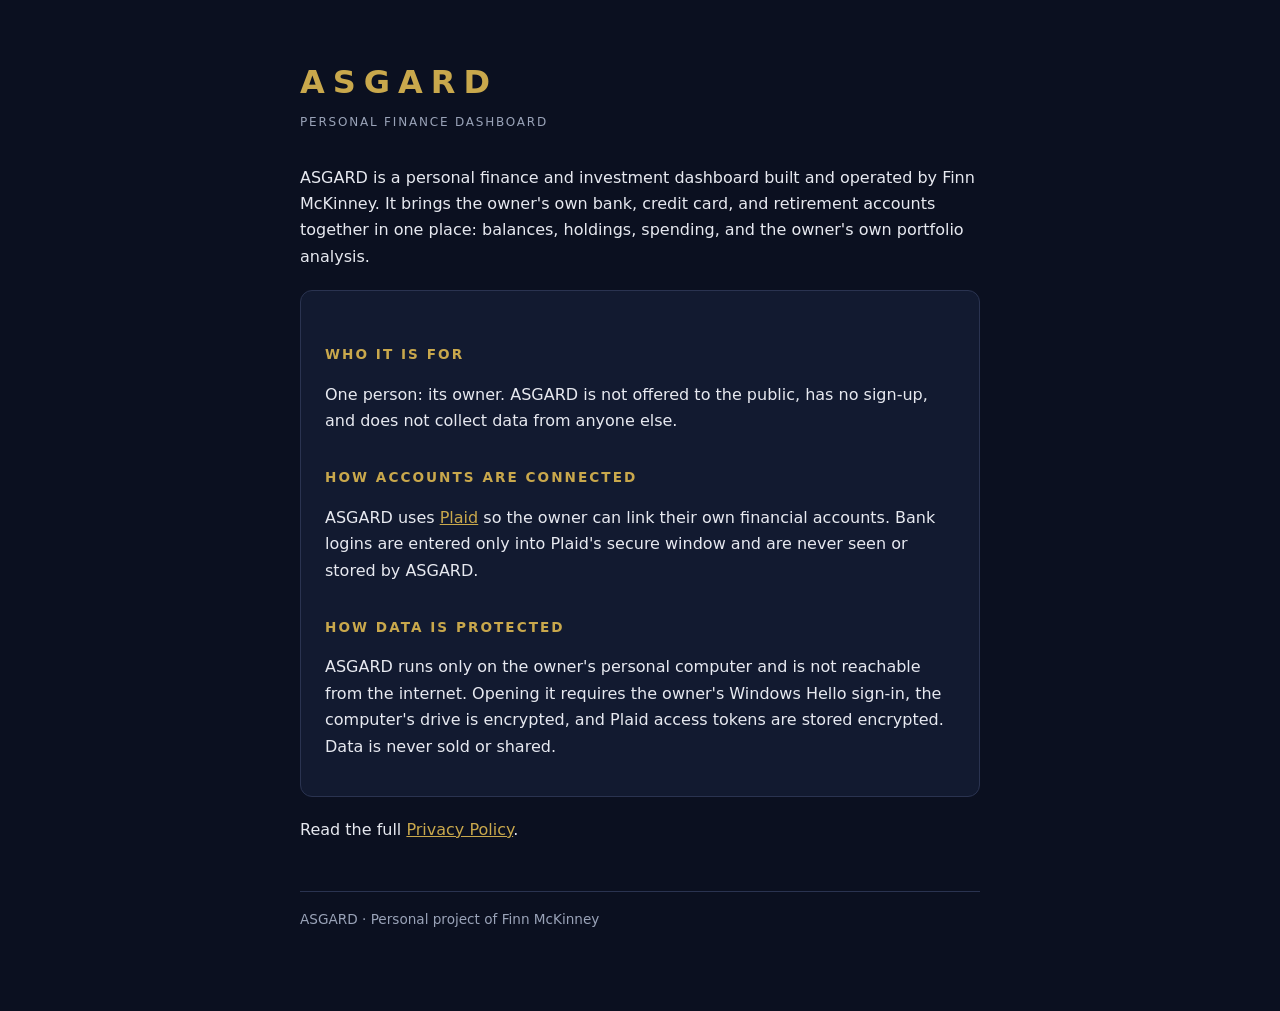
==== index.html @ 45897802 "ASGARD project page and privacy policy" ====
<!doctype html>
<html lang="en">
<head>
  <meta charset="utf-8">
  <meta name="viewport" content="width=device-width, initial-scale=1">
  <title>ASGARD — Personal Finance Dashboard</title>
  <meta name="description" content="ASGARD is a private, single-person personal finance dashboard built and used by Finn McKinney.">
  <link rel="stylesheet" href="style.css">
</head>
<body>
<main>
  <h1>ASGARD</h1>
  <div class="tag">Personal finance dashboard</div>

  <p>ASGARD is a personal finance and investment dashboard built and operated by Finn McKinney.
  It brings the owner's own bank, credit card, and retirement accounts together in one place:
  balances, holdings, spending, and the owner's own portfolio analysis.</p>

  <div class="card">
    <h2>Who it is for</h2>
    <p>One person: its owner. ASGARD is not offered to the public, has no sign-up, and does not
    collect data from anyone else.</p>

    <h2>How accounts are connected</h2>
    <p>ASGARD uses <a href="https://plaid.com">Plaid</a> so the owner can link their own financial
    accounts. Bank logins are entered only into Plaid's secure window and are never seen or stored
    by ASGARD.</p>

    <h2>How data is protected</h2>
    <p>ASGARD runs only on the owner's personal computer and is not reachable from the internet.
    Opening it requires the owner's Windows Hello sign-in, the computer's drive is encrypted, and
    Plaid access tokens are stored encrypted. Data is never sold or shared.</p>
  </div>

  <p>Read the full <a href="privacy.html">Privacy Policy</a>.</p>

  <footer>ASGARD · Personal project of Finn McKinney</footer>
</main>
</body>
</html>
---- style.css ----
:root { --bg: #0b1020; --panel: #121a30; --text: #e7e9f0; --muted: #9aa3b8; --gold: #c9a84c; --border: #2a3350; }
* { box-sizing: border-box; }
body { margin: 0; background: var(--bg); color: var(--text); font: 16px/1.65 system-ui, -apple-system, "Segoe UI", Roboto, sans-serif; }
main { max-width: 720px; margin: 0 auto; padding: 56px 20px 80px; }
h1 { font-size: 2rem; letter-spacing: .25em; color: var(--gold); margin: 0 0 4px; }
.tag { color: var(--muted); text-transform: uppercase; letter-spacing: .15em; font-size: .75rem; margin-bottom: 32px; }
h2 { font-size: .85rem; text-transform: uppercase; letter-spacing: .15em; color: var(--gold); margin: 32px 0 8px; }
p, li { color: var(--text); }
.card { background: var(--panel); border: 1px solid var(--border); border-radius: 12px; padding: 20px 24px; margin: 20px 0; }
a { color: var(--gold); }
footer { margin-top: 48px; color: var(--muted); font-size: .85rem; border-top: 1px solid var(--border); padding-top: 16px; }
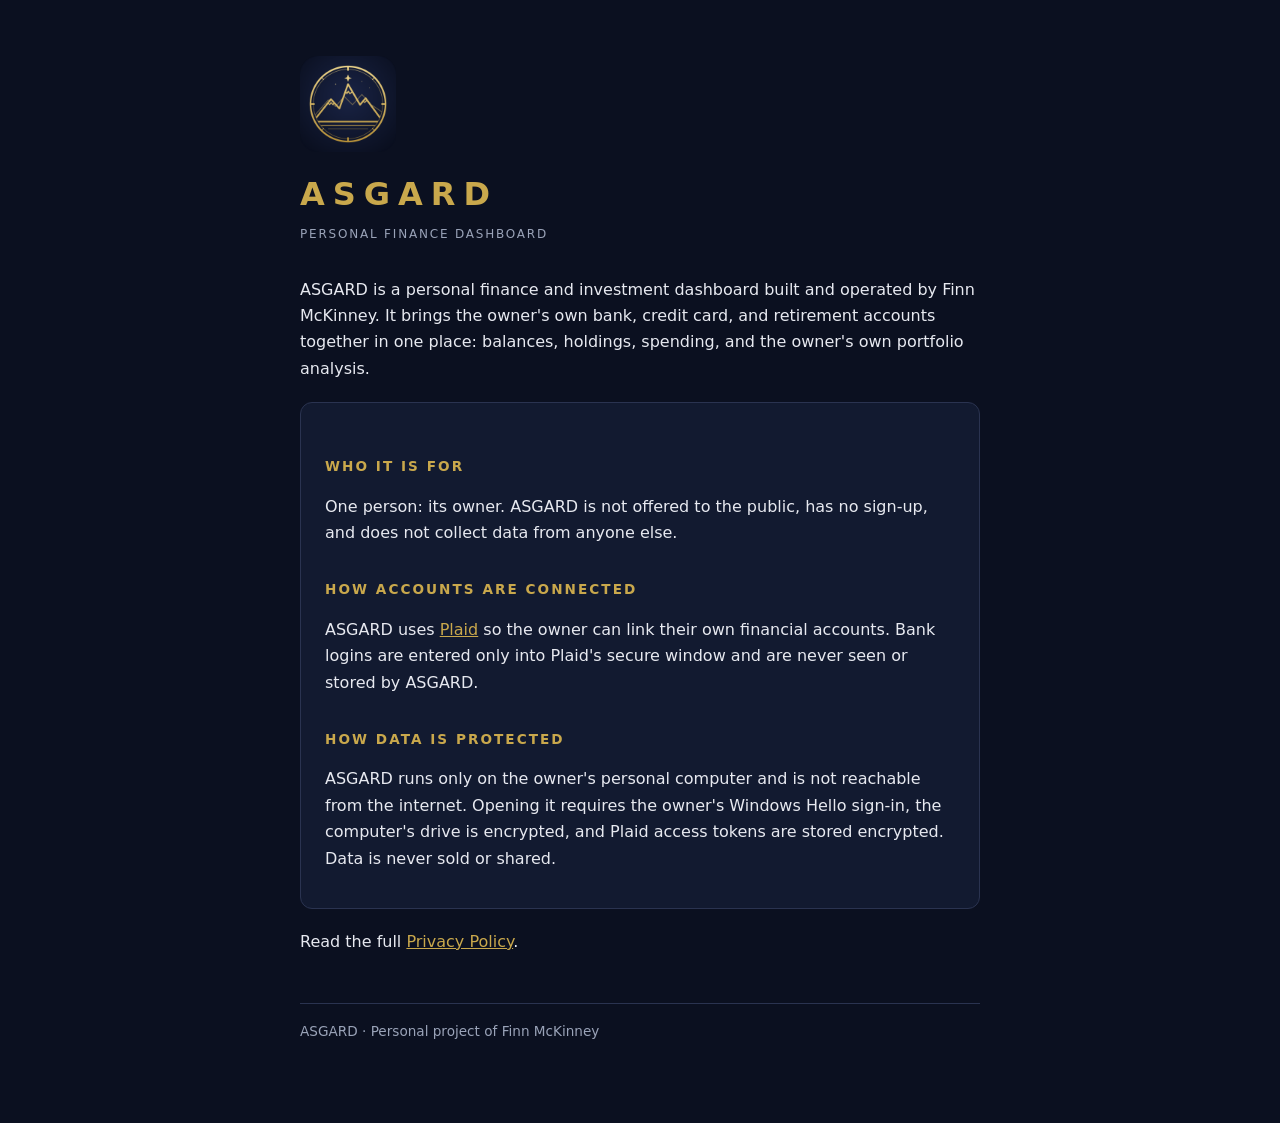
==== commit d2b37bf9: "Add ASGARD mountain logo (favicon + header)" ====
--- a/index.html
+++ b/index.html
@@ -5,10 +5,14 @@
   <meta name="viewport" content="width=device-width, initial-scale=1">
   <title>ASGARD — Personal Finance Dashboard</title>
   <meta name="description" content="ASGARD is a private, single-person personal finance dashboard built and used by Finn McKinney.">
+  <link rel="icon" type="image/svg+xml" href="assets/asgard-logo-mountains.svg">
+  <link rel="icon" type="image/png" sizes="64x64" href="assets/asgard-logo-mountains-64.png">
+  <link rel="apple-touch-icon" href="assets/asgard-logo-mountains-512.png">
   <link rel="stylesheet" href="style.css">
 </head>
 <body>
 <main>
+  <img class="logo" src="assets/asgard-logo-mountains-512.png" alt="ASGARD logo" width="96" height="96">
   <h1>ASGARD</h1>
   <div class="tag">Personal finance dashboard</div>
 
--- a/style.css
+++ b/style.css
@@ -9,3 +9,4 @@
 .card { background: var(--panel); border: 1px solid var(--border); border-radius: 12px; padding: 20px 24px; margin: 20px 0; }
 a { color: var(--gold); }
 footer { margin-top: 48px; color: var(--muted); font-size: .85rem; border-top: 1px solid var(--border); padding-top: 16px; }
+.logo { display: block; width: 96px; height: 96px; margin-bottom: 16px; }
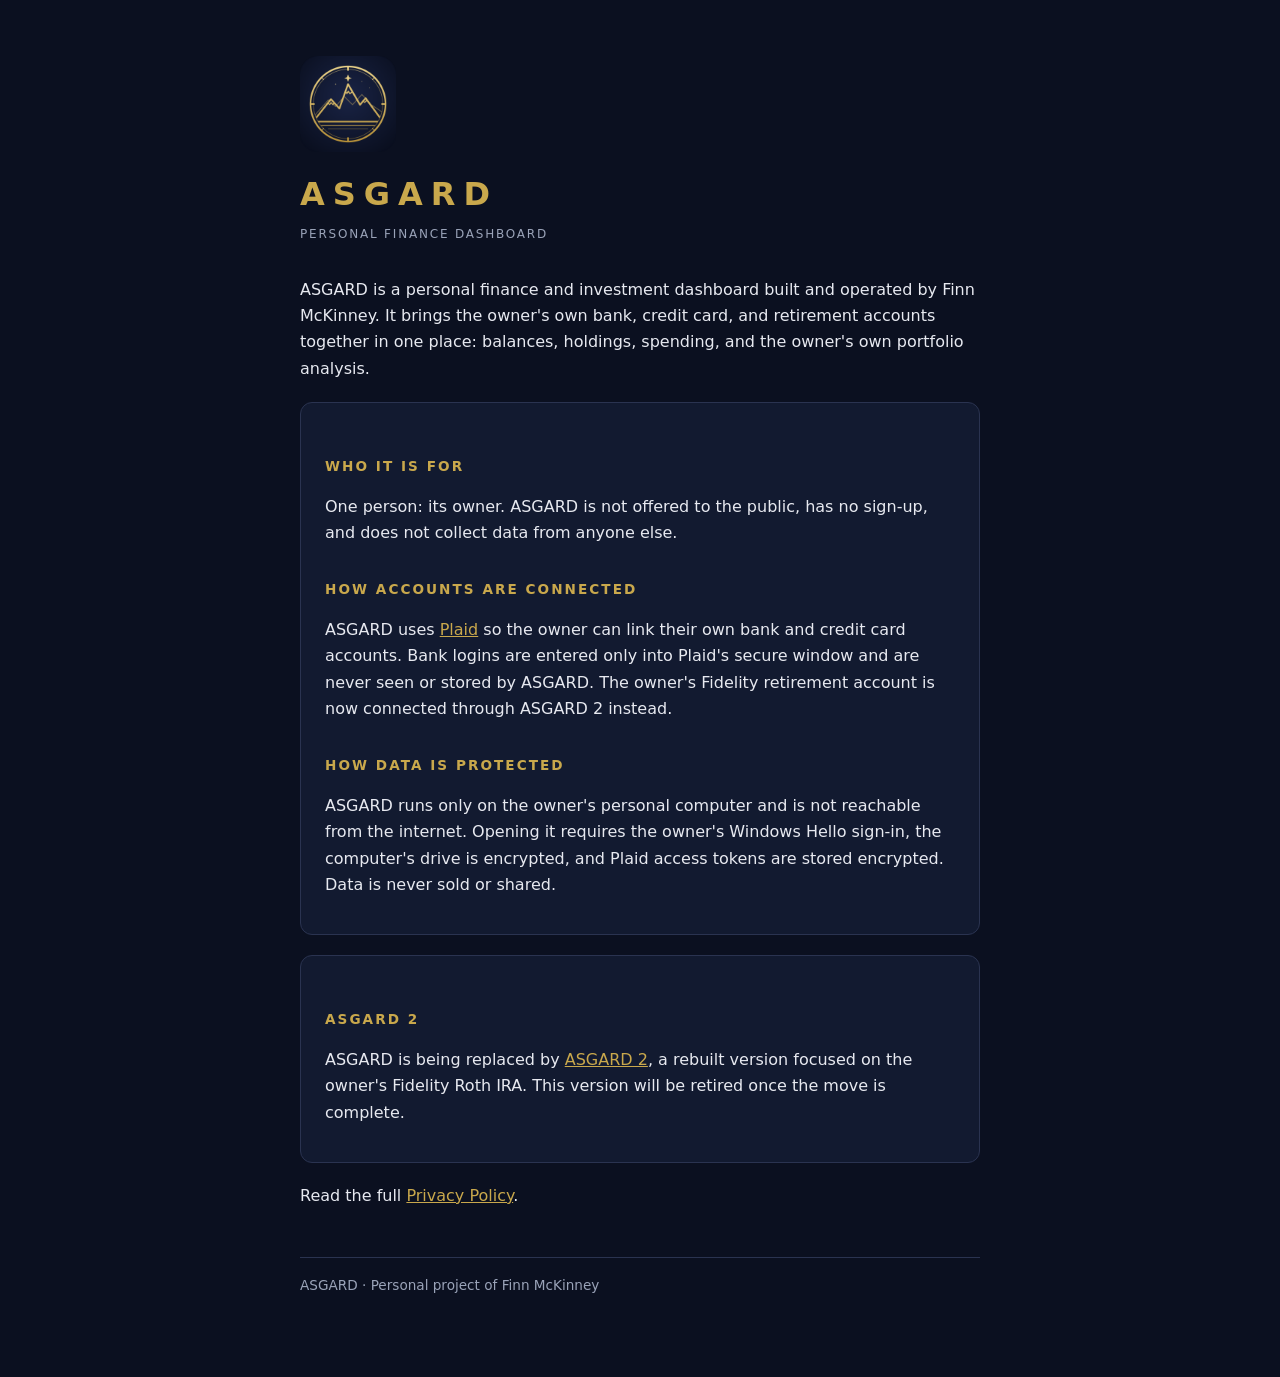
==== commit 42d7a2a7: "Add ASGARD 2 project page and privacy policy; update ASGARD policy (Discover only, services named, l" ====
--- a/index.html
+++ b/index.html
@@ -26,14 +26,20 @@
     collect data from anyone else.</p>
 
     <h2>How accounts are connected</h2>
-    <p>ASGARD uses <a href="https://plaid.com">Plaid</a> so the owner can link their own financial
-    accounts. Bank logins are entered only into Plaid's secure window and are never seen or stored
-    by ASGARD.</p>
+    <p>ASGARD uses <a href="https://plaid.com">Plaid</a> so the owner can link their own bank and
+    credit card accounts. Bank logins are entered only into Plaid's secure window and are never seen or
+    stored by ASGARD. The owner's Fidelity retirement account is now connected through ASGARD 2 instead.</p>
 
     <h2>How data is protected</h2>
     <p>ASGARD runs only on the owner's personal computer and is not reachable from the internet.
     Opening it requires the owner's Windows Hello sign-in, the computer's drive is encrypted, and
     Plaid access tokens are stored encrypted. Data is never sold or shared.</p>
+  </div>
+
+  <div class="card">
+    <h2>ASGARD 2</h2>
+    <p>ASGARD is being replaced by <a href="asgard2/">ASGARD 2</a>, a rebuilt version focused on the
+    owner's Fidelity Roth IRA. This version will be retired once the move is complete.</p>
   </div>
 
   <p>Read the full <a href="privacy.html">Privacy Policy</a>.</p>
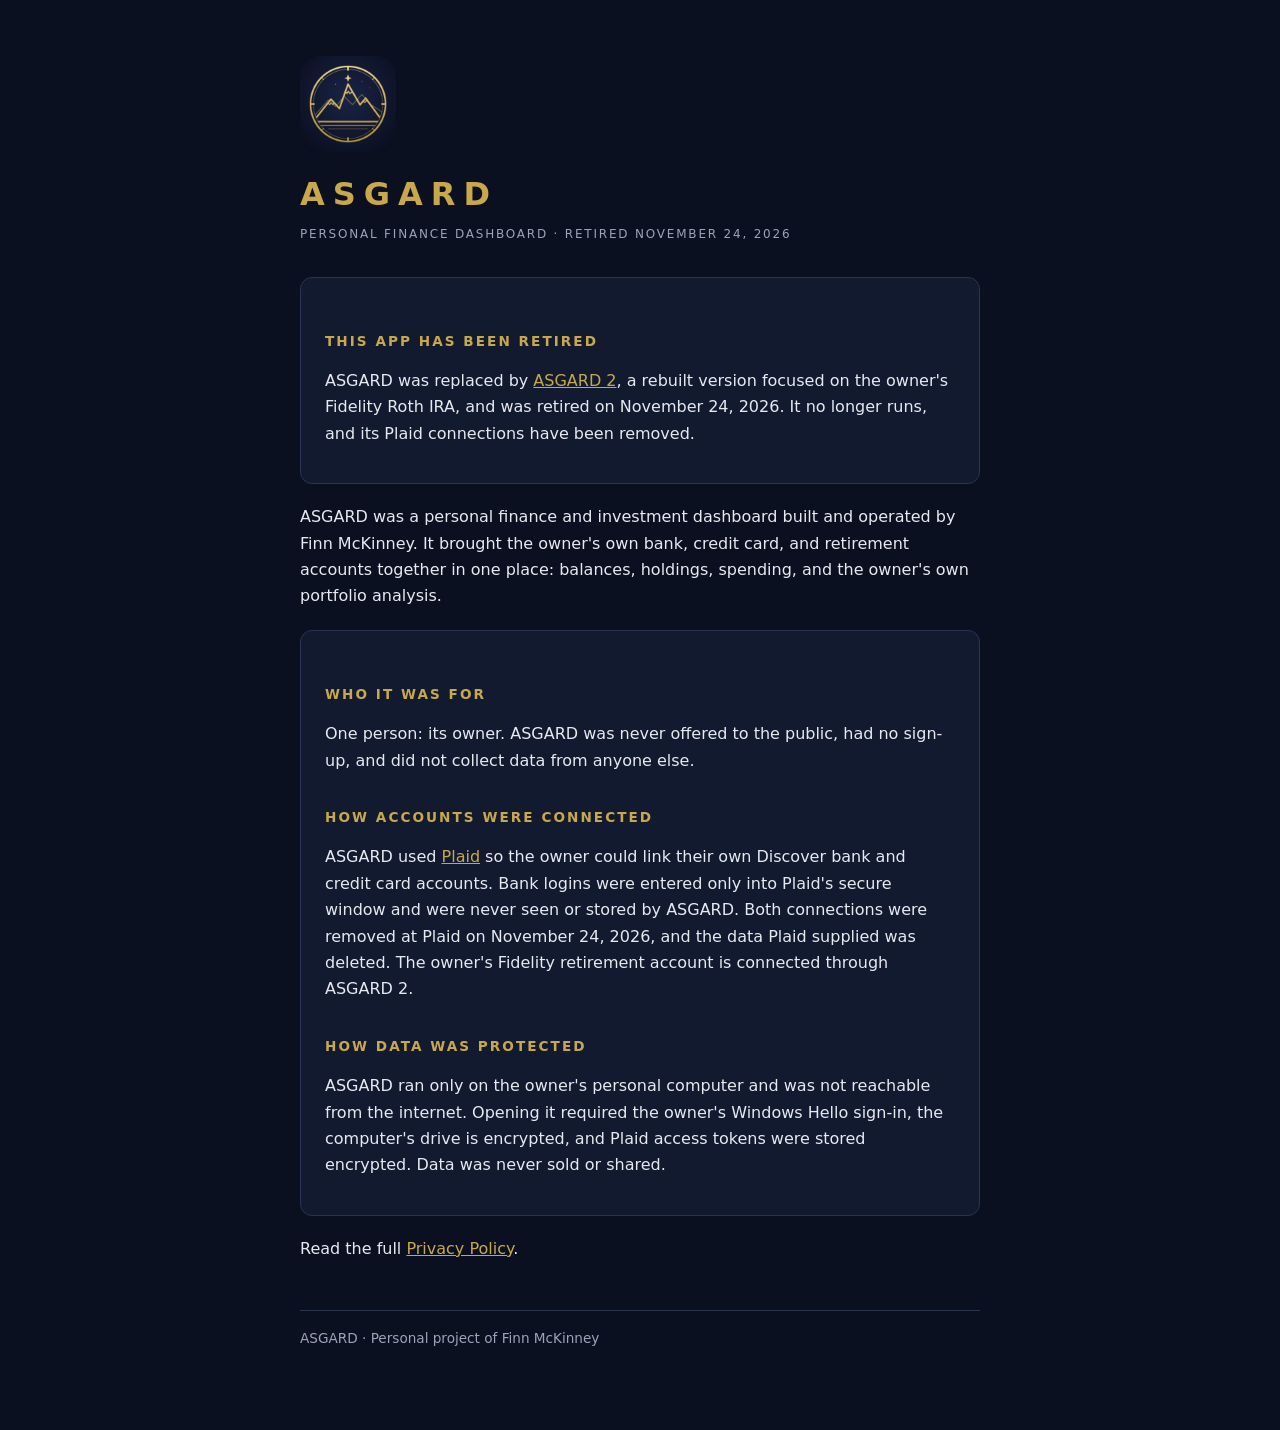
==== commit cc07cdd9: "ASGARD (v1) retired 2026-11-24: Plaid connections removed; pages now say so Co-Authored-By: Claude O" ====
--- a/index.html
+++ b/index.html
@@ -14,32 +14,34 @@
 <main>
   <img class="logo" src="assets/asgard-logo-mountains-512.png" alt="ASGARD logo" width="96" height="96">
   <h1>ASGARD</h1>
-  <div class="tag">Personal finance dashboard</div>
+  <div class="tag">Personal finance dashboard · Retired November 24, 2026</div>
 
-  <p>ASGARD is a personal finance and investment dashboard built and operated by Finn McKinney.
-  It brings the owner's own bank, credit card, and retirement accounts together in one place:
+  <div class="card">
+    <h2>This app has been retired</h2>
+    <p>ASGARD was replaced by <a href="asgard2/">ASGARD 2</a>, a rebuilt version focused on the
+    owner's Fidelity Roth IRA, and was retired on November 24, 2026. It no longer runs, and its
+    Plaid connections have been removed.</p>
+  </div>
+
+  <p>ASGARD was a personal finance and investment dashboard built and operated by Finn McKinney.
+  It brought the owner's own bank, credit card, and retirement accounts together in one place:
   balances, holdings, spending, and the owner's own portfolio analysis.</p>
 
   <div class="card">
-    <h2>Who it is for</h2>
-    <p>One person: its owner. ASGARD is not offered to the public, has no sign-up, and does not
+    <h2>Who it was for</h2>
+    <p>One person: its owner. ASGARD was never offered to the public, had no sign-up, and did not
     collect data from anyone else.</p>
 
-    <h2>How accounts are connected</h2>
-    <p>ASGARD uses <a href="https://plaid.com">Plaid</a> so the owner can link their own bank and
-    credit card accounts. Bank logins are entered only into Plaid's secure window and are never seen or
-    stored by ASGARD. The owner's Fidelity retirement account is now connected through ASGARD 2 instead.</p>
+    <h2>How accounts were connected</h2>
+    <p>ASGARD used <a href="https://plaid.com">Plaid</a> so the owner could link their own Discover bank
+    and credit card accounts. Bank logins were entered only into Plaid's secure window and were never seen
+    or stored by ASGARD. Both connections were removed at Plaid on November 24, 2026, and the data Plaid
+    supplied was deleted. The owner's Fidelity retirement account is connected through ASGARD 2.</p>
 
-    <h2>How data is protected</h2>
-    <p>ASGARD runs only on the owner's personal computer and is not reachable from the internet.
-    Opening it requires the owner's Windows Hello sign-in, the computer's drive is encrypted, and
-    Plaid access tokens are stored encrypted. Data is never sold or shared.</p>
-  </div>
-
-  <div class="card">
-    <h2>ASGARD 2</h2>
-    <p>ASGARD is being replaced by <a href="asgard2/">ASGARD 2</a>, a rebuilt version focused on the
-    owner's Fidelity Roth IRA. This version will be retired once the move is complete.</p>
+    <h2>How data was protected</h2>
+    <p>ASGARD ran only on the owner's personal computer and was not reachable from the internet.
+    Opening it required the owner's Windows Hello sign-in, the computer's drive is encrypted, and
+    Plaid access tokens were stored encrypted. Data was never sold or shared.</p>
   </div>
 
   <p>Read the full <a href="privacy.html">Privacy Policy</a>.</p>
